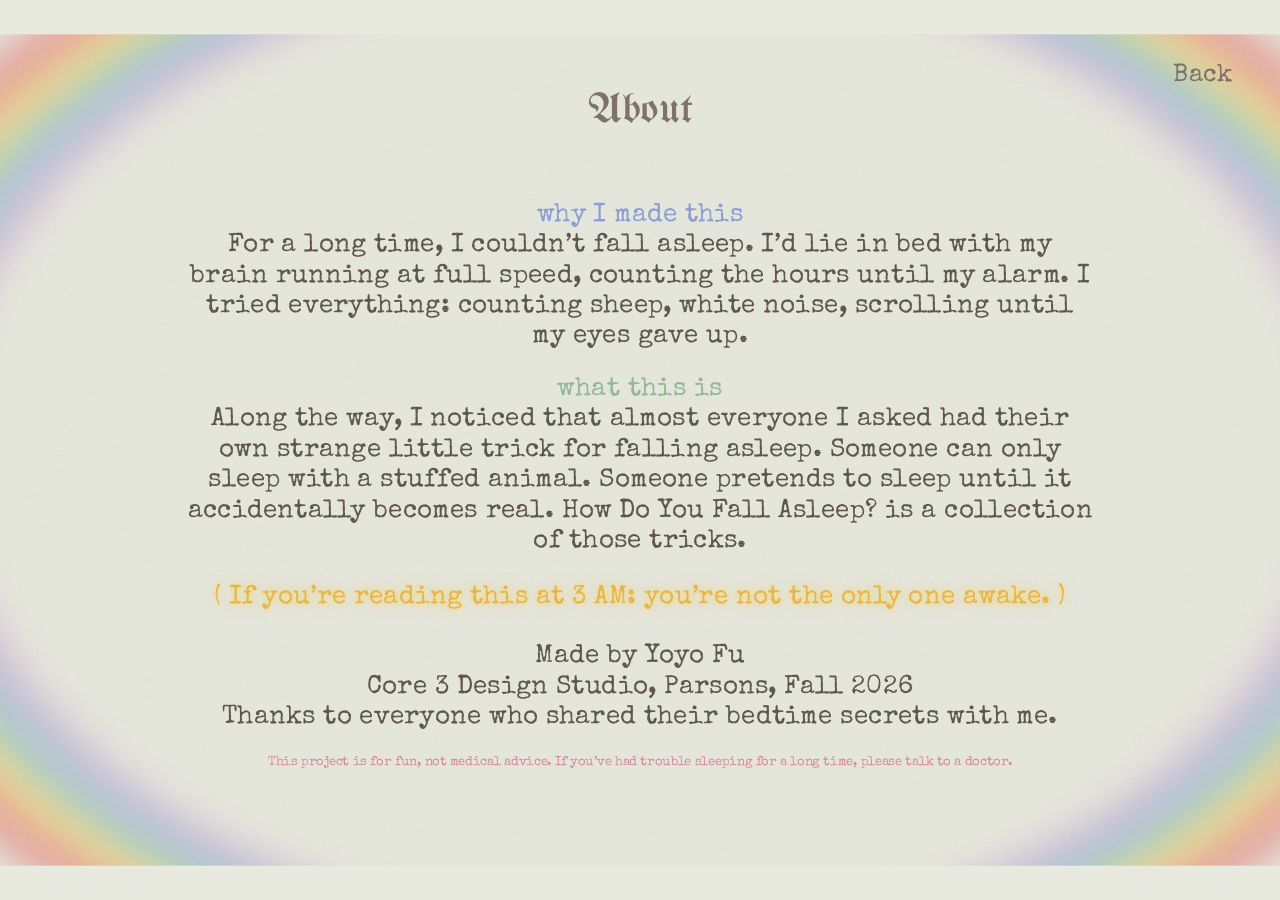
==== about.html @ f4283c1d "Add files via upload" ====
<!DOCTYPE html>
<html lang="en">
<head>
<meta charset="utf-8">
<meta name="viewport" content="width=device-width, initial-scale=1">
<title>About · How Do You Fall Asleep?</title>
<link rel="preconnect" href="https://fonts.googleapis.com">
<link rel="preconnect" href="https://fonts.gstatic.com" crossorigin>
<link href="https://fonts.googleapis.com/css2?family=Courier+Prime&family=Special+Elite&family=UnifrakturMaguntia&display=swap" rel="stylesheet">
<link rel="stylesheet" href="style.css">
<script src="common.js"></script>
</head>
<body>
<div class="stage bg-rainbow">
  <a class="corner" href="index.html">Back</a>
  <div class="page-title">About</div>
  <div class="about">
    <div class="label" style="color:#8A9FD8">why I made this</div>
    <p>For a long time, I couldn’t fall asleep. I’d lie in bed with my brain running at full speed, counting the hours until my alarm. I tried everything: counting sheep, white noise, scrolling until my eyes gave up.</p>

    <div class="label" style="color:#93BA98">what this is</div>
    <p>Along the way, I noticed that almost everyone I asked had their own strange little trick for falling asleep. Someone can only sleep with a stuffed animal. Someone pretends to sleep until it accidentally becomes real. <i style="font-style:normal">How Do You Fall Asleep?</i> is a collection of those tricks.</p>

    <p class="glow">( If you’re reading this at 3 AM: you’re not the only one awake. )</p>

    <p class="credit">Made by Yoyo Fu<br>Core 3 Design Studio, Parsons, Fall 2026<br>Thanks to everyone who shared their bedtime secrets with me.</p>

    <p class="note">This project is for fun, not medical advice. If you’ve had trouble sleeping for a long time, please talk to a doctor.</p>
  </div>
</div>
</body>
</html>
---- style.css ----
/* How Do You Fall Asleep? — shared styles */

:root {
  --cream: #E8E9DF;
  --title: #7E7069;   /* gothic titles */
  --text: #5E534B;    /* body text */
  --label: #8A7E78;   /* small labels */
  --ink: #4E4540;     /* text on blobs */
}

* { margin: 0; padding: 0; box-sizing: border-box; }

html, body {
  width: 100%;
  height: 100%;
  overflow: hidden;
  background: var(--cream);
}

a { color: inherit; text-decoration: none; }
[hidden] { display: none !important; }

/* Every page is designed on a 1512 x 982 frame (MacBook Pro 14")
   and scaled to fit the window by common.js */
.stage {
  position: absolute;
  left: 50%;
  top: 50%;
  width: 1512px;
  height: 982px;
  transform-origin: center center;
  overflow: hidden;
  background: var(--cream) center / cover no-repeat;
  font-family: "Special Elite", "Courier Prime", monospace;
  color: var(--text);
}

.bg-rainbow { background-image: url(assets/bg/rainbow.jpg); }
.bg-mist    { background-image: url(assets/bg/rainbow-mist.jpg); }

/* fine paper grain on top of everything */
.stage::after {
  content: "";
  position: absolute;
  inset: 0;
  pointer-events: none;
  opacity: .18;
  background-image: url("data:image/svg+xml;utf8,<svg xmlns='http://www.w3.org/2000/svg' width='160' height='160'><filter id='n'><feTurbulence type='fractalNoise' baseFrequency='.9' numOctaves='2' stitchTiles='stitch'/><feColorMatrix values='0 0 0 0 .3  0 0 0 0 .27  0 0 0 0 .25  0 0 0 .55 0'/></filter><rect width='100%' height='100%' filter='url(%23n)'/></svg>");
}

/* top-right link (About / Back) */
.corner {
  position: absolute;
  right: 56px;
  top: 34px;
  font-size: 30px;
  color: var(--title);
  z-index: 5;
  transition: opacity .2s;
}
.corner:hover { opacity: .6; }

/* gothic page title */
.page-title {
  position: absolute;
  left: 0;
  right: 0;
  top: 64px;
  text-align: center;
  font-family: "UnifrakturMaguntia", serif;
  font-size: 50px;
  color: var(--title);
}

/* ---------- HOME ---------- */
.z-ring {
  position: absolute;
  left: 756px;
  top: 488px;
  width: 640px;
  height: 640px;
  margin: -320px 0 0 -320px;
  background: url(assets/ui/z-ring.png) center / contain no-repeat;
  animation: spin 20s linear infinite;
}
@keyframes spin { to { transform: rotate(360deg); } }

.home-text {
  position: absolute;
  left: 0;
  right: 0;
  top: 420px;
  text-align: center;
  color: var(--title);
  font-size: 24px;
  line-height: 56px;
}
.home-text a { transition: opacity .2s; }
.home-text a:hover { opacity: .55; }

/* ---------- ABOUT ---------- */
.about {
  position: absolute;
  left: 220px;
  right: 220px;
  top: 196px;
  text-align: center;
  font-size: 31px;
  line-height: 36px;
  color: var(--text);
}
.about .label { margin-top: 26px; }
.about .label:first-child { margin-top: 0; }
.about .glow {
  margin-top: 30px;
  color: #E8B84A;
  text-shadow: 0 0 6px rgba(255, 217, 102, .9), 0 0 16px rgba(255, 217, 102, .5);
}
.about .credit { margin-top: 34px; }
.about .note {
  margin-top: 24px;
  font-size: 15px;
  line-height: 20px;
  color: #D98A9C;
}

/* ---------- MEET THE SLEEPERS ---------- */
.blob {
  position: absolute;
  width: 320px;
  height: 84px;
  margin: -42px 0 0 -160px;
  display: flex;
  align-items: center;
  justify-content: center;
  font-size: 24px;
  color: var(--ink);
  cursor: pointer;
}
.blob::before {
  content: "";
  position: absolute;
  inset: 0;
  border-radius: 999px;
  background: var(--c);
  opacity: .88;
  filter: blur(12px);
  transition: filter .25s, opacity .25s;
}
.blob span { position: relative; }
.blob .hint {
  position: absolute;
  top: 100%;
  left: 50%;
  transform: translateX(-50%);
  margin-top: 6px;
  white-space: nowrap;
  font-size: 17px;
  color: #3A3330;
  opacity: 0;
  transition: opacity .25s;
  pointer-events: none;
}
.blob:hover::before { filter: blur(6px); opacity: 1; }
.blob:hover .hint { opacity: 1; }

/* ---------- QUIZ ---------- */
.options {
  position: absolute;
  left: 352px;
  top: 200px;
  width: 809px;
}
.option {
  display: flex;
  align-items: center;
  height: 66px;
  margin-bottom: 35px;
  padding: 0 36px;
  background: url(assets/ui/stamp-box.png) center / 100% 100% no-repeat;
  font-family: "Courier Prime", monospace;
  font-size: 23px;
  letter-spacing: .03em;
  color: #6B4E44;
  cursor: pointer;
  user-select: none;
}
.option b {
  font-weight: 400;
  font-size: 12px;
  color: #9A7E72;
  margin-right: 12px;
}
.option:hover,
.option.selected {
  background-image: url(assets/ui/stamp-box-selected.png);
  color: #fff;
  text-shadow: 0 0 6px rgba(80, 50, 40, .5);
}
.option:hover b,
.option.selected b { color: #fff; }

.q-title {
  position: absolute;
  left: 0;
  right: 0;
  top: 610px;
  text-align: center;
  font-family: "UnifrakturMaguntia", serif;
  font-size: 78px;
  line-height: 1;
  color: var(--title);
  white-space: pre;
}
.q-title span { display: inline-block; }

.q-text {
  position: absolute;
  left: 0;
  right: 0;
  top: 750px;
  text-align: center;
  font-family: "Courier Prime", monospace;
  font-size: 32px;
  letter-spacing: .05em;
  color: #fff;
  text-shadow: 0 0 6px rgba(90, 110, 140, .7), 0 0 14px rgba(90, 110, 140, .4), 2px 3px 4px rgba(0, 0, 0, .15);
}

.q-progress {
  position: absolute;
  left: 0;
  right: 0;
  top: 920px;
  text-align: center;
  font-family: "Courier Prime", monospace;
  font-size: 15px;
  letter-spacing: .05em;
  color: #fff;
}

.fade { transition: opacity .35s; }
.fade.out { opacity: 0; }

/* ---------- SLEEPER PAGE ---------- */
.s-name { position: absolute; left: 36px; top: 60px; }
.s-tagline { position: absolute; left: 41px; top: 262px; }
.s-ill {
  position: absolute;
  left: 366px;
  top: 617px;
  max-width: 520px;
  max-height: 470px;
  transform: translate(-50%, -50%);
}

.s-text {
  position: absolute;
  left: 797px;
  top: 252px;
  width: 600px;
  bottom: 0;
  padding-bottom: 80px;
  overflow-y: auto;
  scrollbar-width: none;
  font-size: 26px;
  line-height: 32px;
  color: var(--text);
}
.s-text::-webkit-scrollbar { display: none; }
.s-text .label { margin: 34px 0 30px; color: var(--c); }
.s-text .you-are { margin: 0 0 30px; color: var(--text); }
.s-text .name { margin-bottom: 40px; color: var(--c); }
.s-text .tip { margin-bottom: 28px; }
.s-text .tip i { font-style: normal; color: var(--c); margin-right: 8px; }
.s-text ul { list-style: none; }
.s-text li { position: relative; padding-left: 28px; margin-bottom: 22px; }
.s-text li::before { content: "•"; position: absolute; left: 4px; color: var(--c); }

.s-buttons {
  position: absolute;
  right: 56px;
  bottom: 40px;
  display: flex;
  gap: 32px;
  font-size: 20px;
  color: var(--title);
  z-index: 5;
}
.s-buttons a {
  border-bottom: 1.5px solid rgba(126, 112, 105, .45);
  padding-bottom: 4px;
}
.s-buttons a:hover { opacity: .6; }
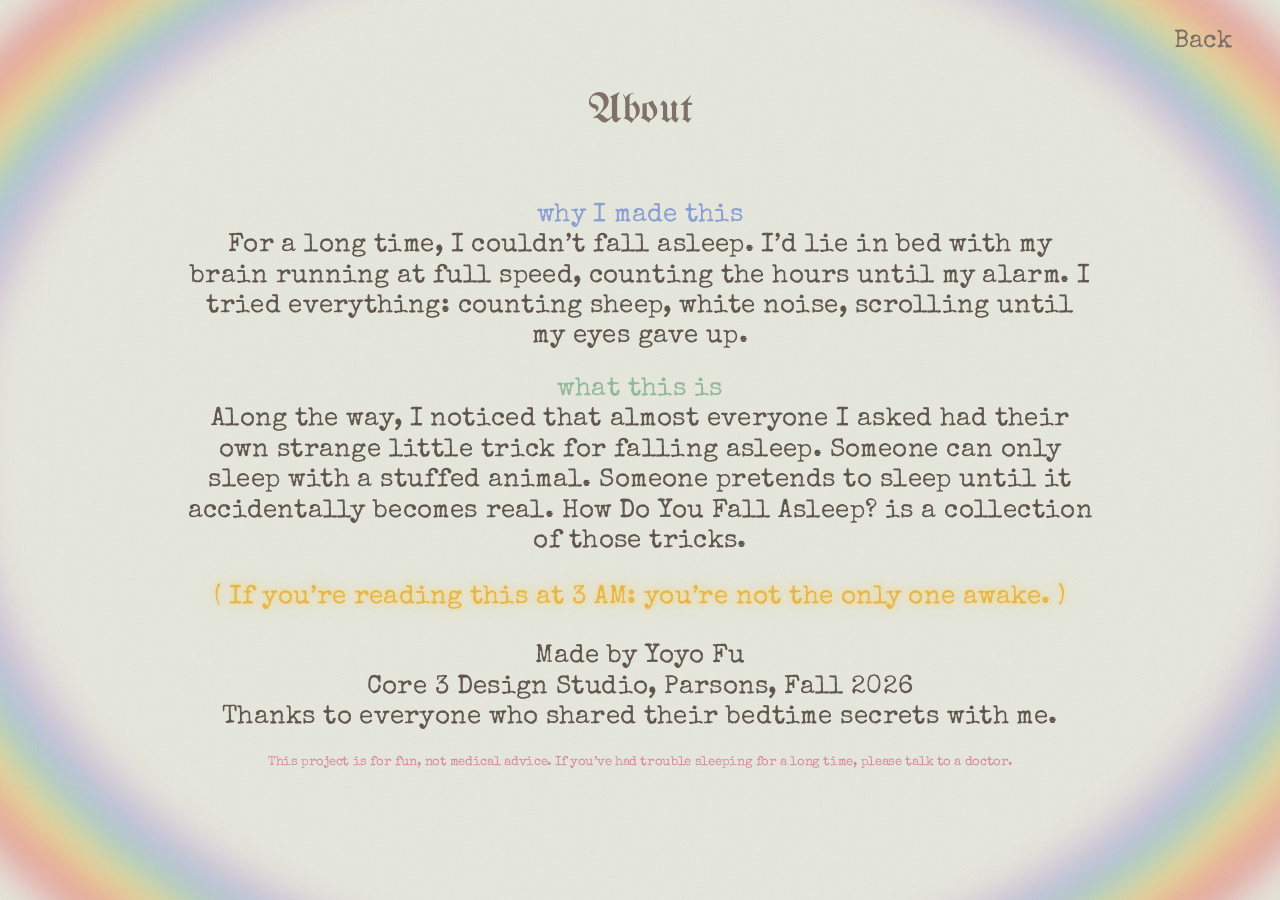
==== commit 67e1fb8c: "Add files via upload" ====
--- a/about.html
+++ b/about.html
@@ -13,19 +13,21 @@
 <body>
 <div class="stage bg-rainbow">
   <a class="corner" href="index.html">Back</a>
-  <div class="page-title">About</div>
-  <div class="about">
-    <div class="label" style="color:#8A9FD8">why I made this</div>
-    <p>For a long time, I couldn’t fall asleep. I’d lie in bed with my brain running at full speed, counting the hours until my alarm. I tried everything: counting sheep, white noise, scrolling until my eyes gave up.</p>
+  <div class="frame">
+    <div class="page-title">About</div>
+    <div class="about">
+      <div class="label" style="color:#8A9FD8">why I made this</div>
+      <p>For a long time, I couldn’t fall asleep. I’d lie in bed with my brain running at full speed, counting the hours until my alarm. I tried everything: counting sheep, white noise, scrolling until my eyes gave up.</p>
 
-    <div class="label" style="color:#93BA98">what this is</div>
-    <p>Along the way, I noticed that almost everyone I asked had their own strange little trick for falling asleep. Someone can only sleep with a stuffed animal. Someone pretends to sleep until it accidentally becomes real. <i style="font-style:normal">How Do You Fall Asleep?</i> is a collection of those tricks.</p>
+      <div class="label" style="color:#93BA98">what this is</div>
+      <p>Along the way, I noticed that almost everyone I asked had their own strange little trick for falling asleep. Someone can only sleep with a stuffed animal. Someone pretends to sleep until it accidentally becomes real. <i style="font-style:normal">How Do You Fall Asleep?</i> is a collection of those tricks.</p>
 
-    <p class="glow">( If you’re reading this at 3 AM: you’re not the only one awake. )</p>
+      <p class="glow">( If you’re reading this at 3 AM: you’re not the only one awake. )</p>
 
-    <p class="credit">Made by Yoyo Fu<br>Core 3 Design Studio, Parsons, Fall 2026<br>Thanks to everyone who shared their bedtime secrets with me.</p>
+      <p class="credit">Made by Yoyo Fu<br>Core 3 Design Studio, Parsons, Fall 2026<br>Thanks to everyone who shared their bedtime secrets with me.</p>
 
-    <p class="note">This project is for fun, not medical advice. If you’ve had trouble sleeping for a long time, please talk to a doctor.</p>
+      <p class="note">This project is for fun, not medical advice. If you’ve had trouble sleeping for a long time, please talk to a doctor.</p>
+    </div>
   </div>
 </div>
 </body>
--- a/style.css
+++ b/style.css
@@ -20,19 +20,25 @@
 a { color: inherit; text-decoration: none; }
 [hidden] { display: none !important; }
 
-/* Every page is designed on a 1512 x 982 frame (MacBook Pro 14")
-   and scaled to fit the window by common.js */
+/* .stage fills the whole window (background reaches every edge).
+   .frame holds the content, designed at 1512 x 982 and scaled
+   by common.js so it always fits in the middle of the screen. */
 .stage {
+  position: fixed;
+  inset: 0;
+  overflow: hidden;
+  background: var(--cream) center / 100% 100% no-repeat;
+  font-family: "Special Elite", "Courier Prime", monospace;
+  color: var(--text);
+  --s: 1;
+}
+.frame {
   position: absolute;
   left: 50%;
   top: 50%;
   width: 1512px;
   height: 982px;
   transform-origin: center center;
-  overflow: hidden;
-  background: var(--cream) center / cover no-repeat;
-  font-family: "Special Elite", "Courier Prime", monospace;
-  color: var(--text);
 }
 
 .bg-rainbow { background-image: url(assets/bg/rainbow.jpg); }
@@ -51,9 +57,9 @@
 /* top-right link (About / Back) */
 .corner {
   position: absolute;
-  right: 56px;
-  top: 34px;
-  font-size: 30px;
+  right: calc(56px * var(--s));
+  top: calc(34px * var(--s));
+  font-size: calc(30px * var(--s));
   color: var(--title);
   z-index: 5;
   transition: opacity .2s;
@@ -130,6 +136,7 @@
   width: 320px;
   height: 84px;
   margin: -42px 0 0 -160px;
+  overflow: visible;
   display: flex;
   align-items: center;
   justify-content: center;
@@ -140,12 +147,14 @@
 .blob::before {
   content: "";
   position: absolute;
-  inset: 0;
+  inset: 16px 24px;
   border-radius: 999px;
   background: var(--c);
-  opacity: .88;
-  filter: blur(12px);
-  transition: filter .25s, opacity .25s;
+  /* soft edge made with a shadow instead of a blur filter,
+     so Safari doesn't show a hard box on hover */
+  box-shadow: 0 0 24px 16px var(--c);
+  opacity: .85;
+  transition: opacity .25s, transform .25s;
 }
 .blob span { position: relative; }
 .blob .hint {
@@ -161,7 +170,7 @@
   transition: opacity .25s;
   pointer-events: none;
 }
-.blob:hover::before { filter: blur(6px); opacity: 1; }
+.blob:hover::before { opacity: 1; transform: scale(1.05); }
 .blob:hover .hint { opacity: 1; }
 
 /* ---------- QUIZ ---------- */
@@ -279,16 +288,10 @@
 
 .s-buttons {
   position: absolute;
-  right: 56px;
-  bottom: 40px;
-  display: flex;
-  gap: 32px;
-  font-size: 20px;
+  right: calc(56px * var(--s));
+  bottom: calc(40px * var(--s));
+  font-size: calc(24px * var(--s));
   color: var(--title);
   z-index: 5;
 }
-.s-buttons a {
-  border-bottom: 1.5px solid rgba(126, 112, 105, .45);
-  padding-bottom: 4px;
-}
 .s-buttons a:hover { opacity: .6; }
